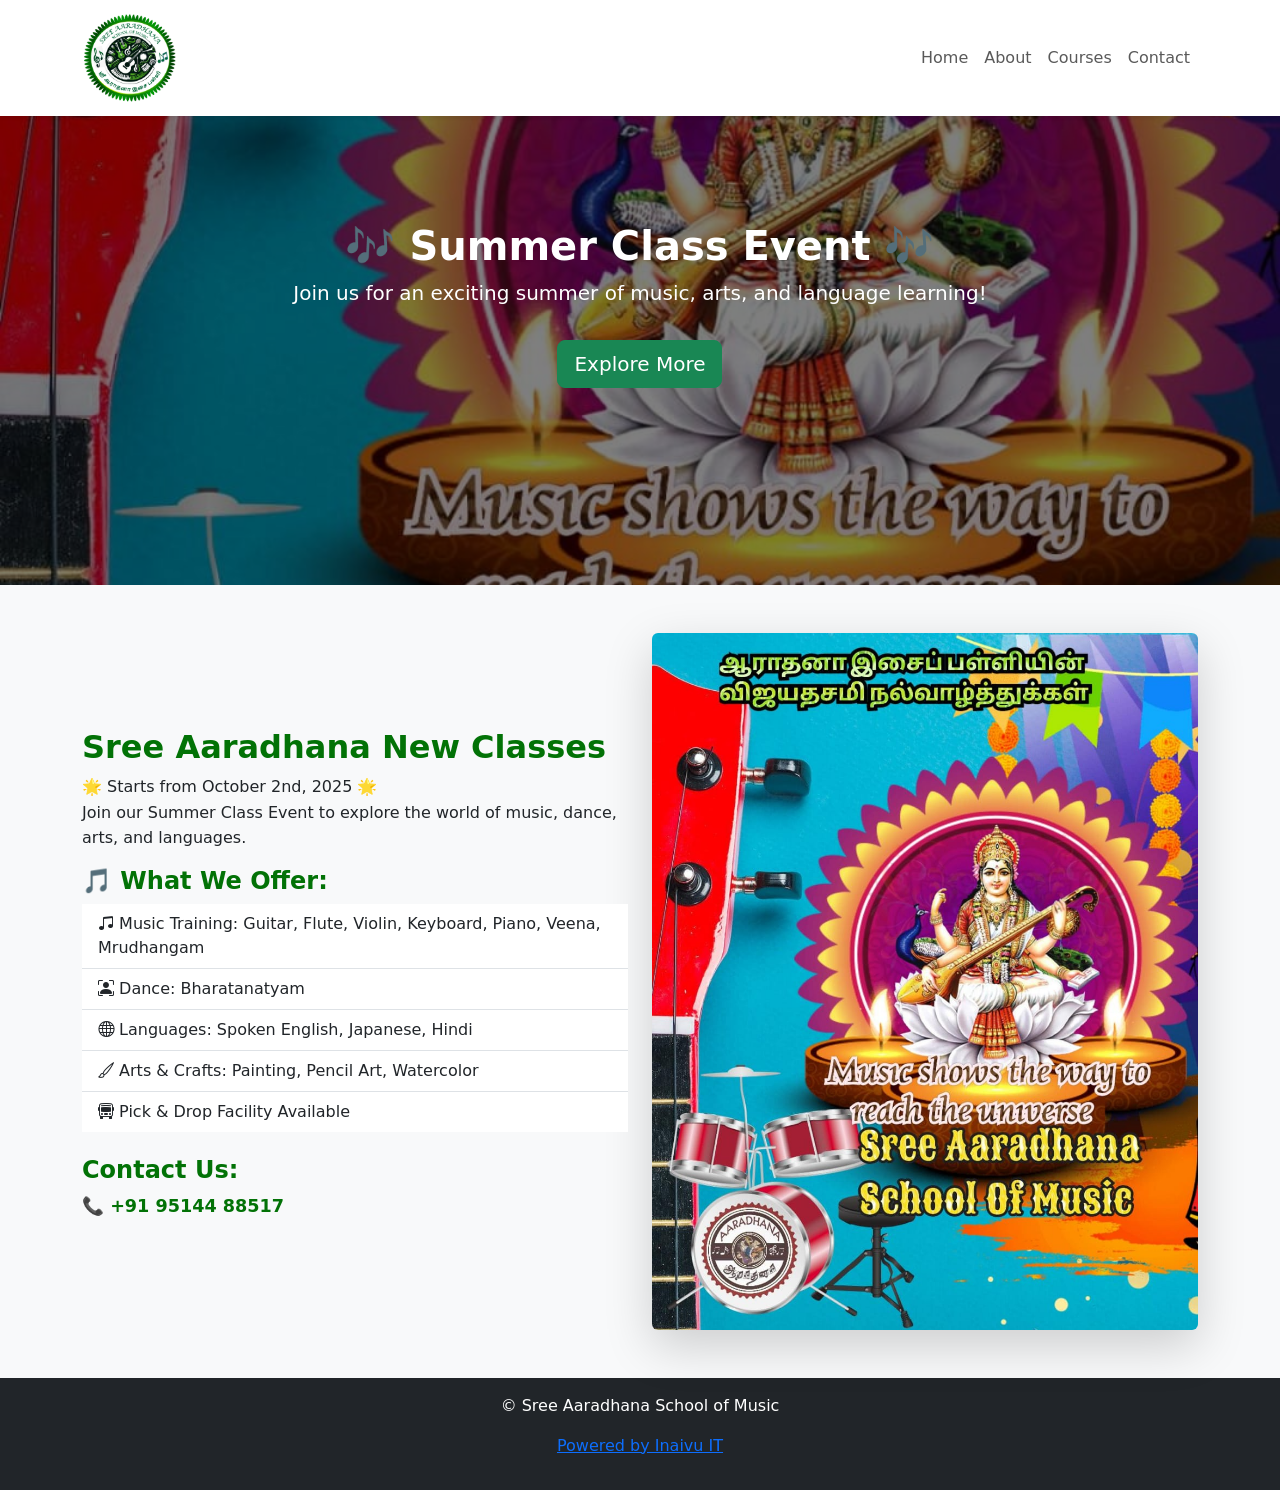
==== event.html @ 79b25638 "Initial Commit" ====
<!DOCTYPE html>
<html lang="en">
<head>
    <meta charset="UTF-8">
    <meta name="viewport" content="width=device-width, initial-scale=1.0">
    <title>Summer Class Event - Sree Aaradhana School of Music</title>
    <link rel="stylesheet" href="https://cdn.jsdelivr.net/npm/bootstrap@5.3.3/dist/css/bootstrap.min.css">
    <link rel="stylesheet" href="https://cdn.jsdelivr.net/npm/bootstrap-icons/font/bootstrap-icons.css">
    <link rel="stylesheet" href="styles.css">
</head>
<body>
    <!-- Header & Navigation -->
    <nav class="navbar navbar-expand-lg navbar-light bg-white shadow-sm fixed-top">
        <div class="container">
            <a class="navbar-brand" href="index.html">
                <img src="assets/images/Logo_10.png" alt="Notacorda Logo" height="90px">
            </a>
            <button class="navbar-toggler" type="button" data-bs-toggle="collapse" data-bs-target="#navbarNav">
                <span class="navbar-toggler-icon"></span>
            </button>
            <div class="collapse navbar-collapse" id="navbarNav">
                <ul class="navbar-nav ms-auto">
                    <li class="nav-item"><a class="nav-link" href="index.html">Home</a></li>
                    <li class="nav-item"><a class="nav-link" href="index.html#about">About</a></li>
                    <li class="nav-item"><a class="nav-link" href="index.html#courses">Courses</a></li>
                    <li class="nav-item"><a class="nav-link" href="index.html#contact">Contact</a></li>
                </ul>
            </div>
        </div>
    </nav>

    <!-- Hero Banner -->
    <section id="event-hero" class="d-flex align-items-center justify-content-center text-white text-center position-relative" style="background: url('assets/images/event1.jpeg') no-repeat center center/cover; height: 65vh;">
        <div class="overlay" style="position: absolute; top: 0; left: 0; width: 100%; height: 100%; background: rgba(0, 0, 0, 0.5);"></div>
        <div class="position-relative z-1 text-center">
            <br/>
            <h1 class="hero-title" style="font-size: 2.5rem; font-weight: bold;">🎶 Summer Class Event 🎶</h1>
            <p class="lead">Join us for an exciting summer of music, arts, and language learning!</p>
            <a href="#event-details" class="btn btn-success btn-lg mt-3">Explore More</a>
        </div>
    </section>

    <!-- Event Details Section -->
    <section id="event-details" class="py-5 bg-light">
        <div class="container">
            <div class="row align-items-center">
                <div class="col-md-6">
                    <h2 class="event-title" style="font-size: 2.0rem; font-weight: bold; color: #027206;">Sree Aaradhana New Classes</h2>
                    <p class="event-description" style="font-size: 1.0rem; line-height: 1.6;">
                        🌟 Starts from October 2nd, 2025 🌟<br>
                        Join our Summer Class Event to explore the world of music, dance, arts, and languages.
                    </p>
                    <h3 style="font-size: 1.5rem; font-weight: bold; color: #027206;">🎵 What We Offer:</h3>
                    <ul class="list-group list-group-flush" style="font-size: 1.0rem;">
                        <li class="list-group-item"><i class="bi bi-music-note-beamed"></i> Music Training: Guitar, Flute, Violin, Keyboard, Piano, Veena, Mrudhangam</li>
                        <li class="list-group-item"><i class="bi bi-person-bounding-box"></i> Dance: Bharatanatyam</li>
                        <li class="list-group-item"><i class="bi bi-globe"></i> Languages: Spoken English, Japanese, Hindi</li>
                        <li class="list-group-item"><i class="bi bi-brush"></i> Arts & Crafts: Painting, Pencil Art, Watercolor</li>
                        <li class="list-group-item"><i class="bi bi-bus-front"></i> Pick & Drop Facility Available</li>
                    </ul>
                    <br/>
                    <h3 style="font-size: 1.5rem; font-weight: bold; color: #027206;">Contact Us:</h3>
                    <p style="font-size: 1.1rem; font-weight: bold; color: #027206;">📞 +91 95144 88517</p>
                </div>
                <div class="col-md-6 text-center">
                    <img src="assets/images/event1.jpeg" alt="Event Poster" class="img-fluid rounded shadow-lg w-100">
                </div>
            </div>
        </div>
    </section>

    <!-- Footer -->
    <footer class="bg-dark text-white text-center py-3">
        <p>&copy; Sree Aaradhana School of Music</p>  <p><a href="https://www.inaivuit.com/" target="new">Powered by Inaivu IT</a></p>
    </footer>

    <script src="https://cdn.jsdelivr.net/npm/bootstrap@5.3.3/dist/js/bootstrap.bundle.min.js"></script>
</body>
</html>
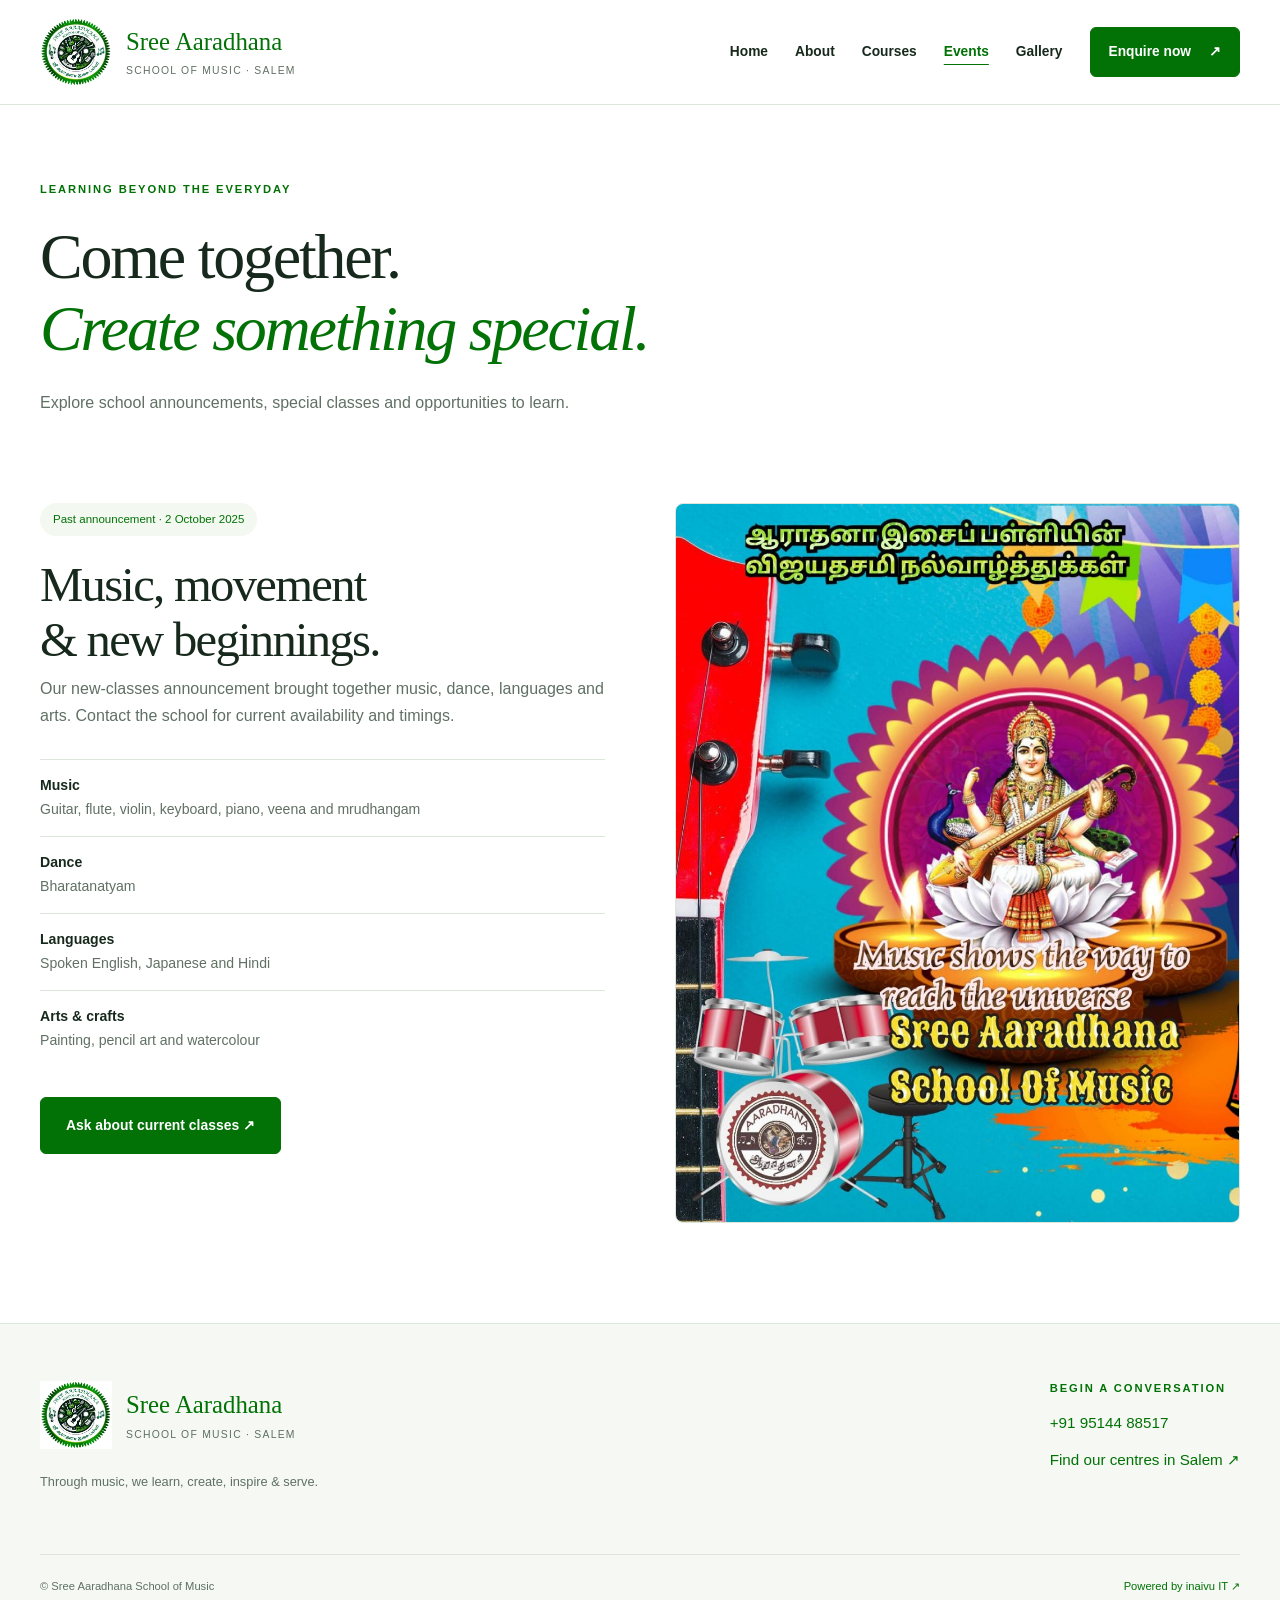
==== commit 690f44fd: "Modernize academy website with Attur announcement and photo gallery" ====
--- a/event.html
+++ b/event.html
@@ -1,79 +1 @@
-<!DOCTYPE html>
-<html lang="en">
-<head>
-    <meta charset="UTF-8">
-    <meta name="viewport" content="width=device-width, initial-scale=1.0">
-    <title>Summer Class Event - Sree Aaradhana School of Music</title>
-    <link rel="stylesheet" href="https://cdn.jsdelivr.net/npm/bootstrap@5.3.3/dist/css/bootstrap.min.css">
-    <link rel="stylesheet" href="https://cdn.jsdelivr.net/npm/bootstrap-icons/font/bootstrap-icons.css">
-    <link rel="stylesheet" href="styles.css">
-</head>
-<body>
-    <!-- Header & Navigation -->
-    <nav class="navbar navbar-expand-lg navbar-light bg-white shadow-sm fixed-top">
-        <div class="container">
-            <a class="navbar-brand" href="index.html">
-                <img src="assets/images/Logo_10.png" alt="Notacorda Logo" height="90px">
-            </a>
-            <button class="navbar-toggler" type="button" data-bs-toggle="collapse" data-bs-target="#navbarNav">
-                <span class="navbar-toggler-icon"></span>
-            </button>
-            <div class="collapse navbar-collapse" id="navbarNav">
-                <ul class="navbar-nav ms-auto">
-                    <li class="nav-item"><a class="nav-link" href="index.html">Home</a></li>
-                    <li class="nav-item"><a class="nav-link" href="index.html#about">About</a></li>
-                    <li class="nav-item"><a class="nav-link" href="index.html#courses">Courses</a></li>
-                    <li class="nav-item"><a class="nav-link" href="index.html#contact">Contact</a></li>
-                </ul>
-            </div>
-        </div>
-    </nav>
-
-    <!-- Hero Banner -->
-    <section id="event-hero" class="d-flex align-items-center justify-content-center text-white text-center position-relative" style="background: url('assets/images/event1.jpeg') no-repeat center center/cover; height: 65vh;">
-        <div class="overlay" style="position: absolute; top: 0; left: 0; width: 100%; height: 100%; background: rgba(0, 0, 0, 0.5);"></div>
-        <div class="position-relative z-1 text-center">
-            <br/>
-            <h1 class="hero-title" style="font-size: 2.5rem; font-weight: bold;">🎶 Summer Class Event 🎶</h1>
-            <p class="lead">Join us for an exciting summer of music, arts, and language learning!</p>
-            <a href="#event-details" class="btn btn-success btn-lg mt-3">Explore More</a>
-        </div>
-    </section>
-
-    <!-- Event Details Section -->
-    <section id="event-details" class="py-5 bg-light">
-        <div class="container">
-            <div class="row align-items-center">
-                <div class="col-md-6">
-                    <h2 class="event-title" style="font-size: 2.0rem; font-weight: bold; color: #027206;">Sree Aaradhana New Classes</h2>
-                    <p class="event-description" style="font-size: 1.0rem; line-height: 1.6;">
-                        🌟 Starts from October 2nd, 2025 🌟<br>
-                        Join our Summer Class Event to explore the world of music, dance, arts, and languages.
-                    </p>
-                    <h3 style="font-size: 1.5rem; font-weight: bold; color: #027206;">🎵 What We Offer:</h3>
-                    <ul class="list-group list-group-flush" style="font-size: 1.0rem;">
-                        <li class="list-group-item"><i class="bi bi-music-note-beamed"></i> Music Training: Guitar, Flute, Violin, Keyboard, Piano, Veena, Mrudhangam</li>
-                        <li class="list-group-item"><i class="bi bi-person-bounding-box"></i> Dance: Bharatanatyam</li>
-                        <li class="list-group-item"><i class="bi bi-globe"></i> Languages: Spoken English, Japanese, Hindi</li>
-                        <li class="list-group-item"><i class="bi bi-brush"></i> Arts & Crafts: Painting, Pencil Art, Watercolor</li>
-                        <li class="list-group-item"><i class="bi bi-bus-front"></i> Pick & Drop Facility Available</li>
-                    </ul>
-                    <br/>
-                    <h3 style="font-size: 1.5rem; font-weight: bold; color: #027206;">Contact Us:</h3>
-                    <p style="font-size: 1.1rem; font-weight: bold; color: #027206;">📞 +91 95144 88517</p>
-                </div>
-                <div class="col-md-6 text-center">
-                    <img src="assets/images/event1.jpeg" alt="Event Poster" class="img-fluid rounded shadow-lg w-100">
-                </div>
-            </div>
-        </div>
-    </section>
-
-    <!-- Footer -->
-    <footer class="bg-dark text-white text-center py-3">
-        <p>&copy; Sree Aaradhana School of Music</p>  <p><a href="https://www.inaivuit.com/" target="new">Powered by Inaivu IT</a></p>
-    </footer>
-
-    <script src="https://cdn.jsdelivr.net/npm/bootstrap@5.3.3/dist/js/bootstrap.bundle.min.js"></script>
-</body>
-</html>+<!doctype html><html lang="en"><head><meta charset="utf-8"><meta name="viewport" content="width=device-width,initial-scale=1"><title>Events & announcements | Sree Aaradhana School of Music</title><meta name="description" content="Discover events, special classes and announcements from Sree Aaradhana School of Music."><meta name="theme-color" content="#027206"><link rel="icon" href="assets/images/Logo_10.ico"><link rel="stylesheet" href="https://cdn.jsdelivr.net/npm/bootstrap@5.3.3/dist/css/bootstrap.min.css"><link rel="stylesheet" href="assets/css/modern.css"></head><body><a class="skip-link" href="#main">Skip to content</a><header class="site-header"><div class="shell nav-wrap"><a href="index.html" class="brand"><img src="assets/images/academy-logo.jpeg" width="72" height="72" alt="Sree Aaradhana School of Music logo"><span>Sree Aaradhana<small>School of Music · Salem</small></span></a><button class="menu-toggle" aria-controls="site-nav" aria-expanded="false" aria-label="Open navigation">☰</button><nav id="site-nav" aria-label="Main navigation"><a href="index.html">Home</a><a href="index.html#about">About</a><a href="index.html#courses">Courses</a><a href="event.html" aria-current="page">Events</a><a href="gallery.html">Gallery</a><a class="button small" href="index.html#contact">Enquire now <span aria-hidden="true">↗</span></a></nav></div></header><main id="main"><section class="page-intro shell"><p class="eyebrow">Learning beyond the everyday</p><h1>Come together.<br><em>Create something special.</em></h1><p>Explore school announcements, special classes and opportunities to learn.</p></section><section class="shell event-layout"><div><span class="archive-label">Past announcement · 2 October 2025</span><h2>Music, movement<br>&amp; new beginnings.</h2><p>Our new-classes announcement brought together music, dance, languages and arts. Contact the school for current availability and timings.</p><ul class="event-list"><li><strong>Music</strong>Guitar, flute, violin, keyboard, piano, veena and mrudhangam</li><li><strong>Dance</strong>Bharatanatyam</li><li><strong>Languages</strong>Spoken English, Japanese and Hindi</li><li><strong>Arts & crafts</strong>Painting, pencil art and watercolour</li></ul><a class="button" href="index.html#contact">Ask about current classes ↗</a></div><img src="assets/images/event1.jpeg" alt="School class announcement poster from 2025; contact the school for current availability" width="800" height="1000" class="event-poster"></section></main><footer class="site-footer"><div class="shell footer-grid"><div><a class="brand" href="index.html"><img src="assets/images/academy-logo.jpeg" alt="Sree Aaradhana logo" width="64" height="64" loading="lazy"><span>Sree Aaradhana<small>School of Music · Salem</small></span></a><p>Through music, we learn, create, inspire &amp; serve.</p></div><div><span class="eyebrow">Begin a conversation</span><a class="footer-phone" href="tel:+919514488517">+91 95144 88517</a><a href="index.html#map">Find our centres in Salem ↗</a></div></div><div class="shell footer-bottom"><span>© Sree Aaradhana School of Music</span><a href="https://www.inaivuit.com/" target="_blank" rel="noopener noreferrer">Powered by inaivu IT ↗</a></div></footer><script src="https://cdn.jsdelivr.net/npm/bootstrap@5.3.3/dist/js/bootstrap.bundle.min.js"></script><script src="assets/js/modern.js" defer></script></body></html>
--- a/assets/css/modern.css
+++ b/assets/css/modern.css
@@ -0,0 +1,2 @@
+:root{--green:#027206;--leaf:#56b121;--ink:#17291c;--muted:#607064;--pale:#f3f8f0;--line:#dce6da;--white:#fff}*{box-sizing:border-box}html{scroll-behavior:smooth;scroll-padding-top:110px}body{margin:0;color:var(--ink);background:#fff;font:16px/1.7 'Segoe UI',Arial,sans-serif}img{max-width:100%;height:auto}a{color:var(--green);text-decoration:none}button,input,textarea,select{font:inherit}button,a,input,textarea,select{-webkit-tap-highlight-color:transparent}a:focus-visible,button:focus-visible,input:focus-visible,select:focus-visible,textarea:focus-visible{outline:3px solid var(--leaf);outline-offset:5px}h1,h2,h3,p{margin-top:0}h1,h2,h3{line-height:1.12;letter-spacing:-.035em}h1,h2{font-family:Georgia,'Times New Roman',serif;font-weight:400}h1{font-size:clamp(3.1rem,5.7vw,5.6rem)}h2{font-size:clamp(2.2rem,3.8vw,3.65rem)}h3{font-size:1.5rem;font-weight:600}em{font-weight:400;color:var(--green)}.shell{width:min(1240px,calc(100% - 80px));margin-inline:auto}.section{padding-block:100px}.eyebrow{display:block;font-size:.7rem;font-weight:700;letter-spacing:.17em;text-transform:uppercase;color:var(--green);margin-bottom:22px}.site-header{background:#fffffff5;border-bottom:1px solid var(--line);position:sticky;top:0;z-index:1030;backdrop-filter:blur(16px)}.nav-wrap{display:flex;justify-content:space-between;align-items:center;gap:28px;min-height:104px}.brand{display:flex;align-items:center;gap:14px;flex-shrink:0;color:var(--green)}.brand img{object-fit:contain;width:72px;height:72px}.brand>span{font-family:Georgia,serif;font-size:1.55rem;line-height:1.25}.brand small{display:block;font-family:'Segoe UI',sans-serif;font-size:.65rem;letter-spacing:.12em;text-transform:uppercase;color:var(--muted);margin-top:7px}#site-nav{display:flex;align-items:center;gap:27px}#site-nav>a{font-size:.86rem;color:var(--ink);font-weight:600}#site-nav>a[aria-current]{color:var(--green);text-decoration:underline;text-underline-offset:8px}#site-nav>a:hover{color:var(--green)}.menu-toggle{display:none}.button{display:inline-flex;justify-content:center;align-items:center;gap:28px;padding:16px 25px;border:1px solid var(--green);border-radius:6px;background:var(--green);color:white!important;font-size:.87rem;font-weight:600;cursor:pointer;transition:background .2s,transform .2s}.button:hover{background:#045407;transform:translateY(-2px)}.button.small{padding:12px 18px;gap:18px}.text-link{background:none;border:0;border-bottom:1px solid var(--green);padding:6px 0;color:var(--green);font-size:.86rem;font-weight:600;cursor:pointer}.hero{display:grid;grid-template-columns:1.05fr 1fr;gap:65px;align-items:center;padding-block:64px 75px}.hero-copy{padding-block:20px}.hero-description{max-width:450px;color:var(--muted);margin:28px 0 30px;font-size:1.06rem}.actions{display:flex;align-items:center;gap:26px;flex-wrap:wrap}.green-dot{display:inline-block;width:7px;height:7px;border-radius:50%;background:var(--leaf);margin-right:8px}.hero-note{border-top:1px solid var(--line);margin-top:45px;padding-top:23px;display:flex;justify-content:space-between;gap:20px;font-size:.78rem;color:var(--muted)}.hero-note [lang]{color:var(--green);text-align:right}.hero-art{position:relative;border-radius:130px 8px 8px 8px;overflow:hidden;min-height:535px;background:#e7eee3}.hero-art>img{position:absolute;width:100%;height:100%;inset:0;object-fit:cover}.hero-art:after{content:'';position:absolute;inset:0;background:linear-gradient(transparent 40%,#0a230bdd)}.hero-art-label{position:absolute;z-index:1;bottom:30px;left:38px;color:white}.hero-art-label .eyebrow{color:#d2e8c6;margin-bottom:12px}.hero-art-label p{font-family:Georgia,serif;font-size:2.2rem;line-height:1.12;margin:0}.discipline-strip{background:var(--green);color:white}.discipline-strip>.shell{display:flex;justify-content:space-between;gap:22px;flex-wrap:wrap;padding-block:22px;font-size:.85rem;letter-spacing:.03em}.discipline-strip [aria-hidden]{color:#a2d77e}.section-heading{display:flex;align-items:end;justify-content:space-between;gap:55px;margin-bottom:48px}.section-heading h2{margin-bottom:0}.section-heading>p{max-width:340px;color:var(--muted);font-size:.95rem;margin:0}.about-grid{display:grid;grid-template-columns:1fr 1fr;gap:85px;align-items:center}.portrait img{width:100%;height:430px;object-fit:cover;border-radius:8px}.portrait>span{display:block;font-size:.75rem;color:var(--muted);margin-top:13px}.about-copy h3{font-family:Georgia,serif;font-size:2.3rem;font-weight:400}.about-copy>p:not(.eyebrow){color:var(--muted)}.about-stats{display:flex;gap:55px;border-top:1px solid var(--line);padding-top:24px;margin-top:30px}.about-stats strong{display:block;font-family:Georgia,serif;font-weight:400;font-size:2.6rem;color:var(--green);line-height:1.2}.about-stats span{font-size:.75rem;color:var(--muted)}.courses-section{background:var(--pale)}.course-grid{display:grid;grid-template-columns:repeat(3,1fr);gap:25px}.course-card{background:white;border:1px solid var(--line);border-radius:8px;overflow:hidden;transition:transform .2s,box-shadow .2s}.course-card:hover{transform:translateY(-5px);box-shadow:0 15px 30px #16351e0c}.course-card>img{width:100%;height:230px;object-fit:cover}.course-body{padding:25px}.course-number{font-size:.6rem;letter-spacing:.17em;color:var(--muted)}.course-body h3{margin:12px 0}.course-body p{font-size:.85rem;color:var(--muted);min-height:44px}.course-body .text-link{width:100%;text-align:left;display:flex;justify-content:space-between;border-bottom:0;border-top:1px solid var(--line);padding-top:17px}.gallery-preview{display:grid;grid-template-columns:.85fr 1.15fr;gap:85px;align-items:center}.gallery-preview p:not(.eyebrow){max-width:340px;color:var(--muted)}.preview-image{position:relative;display:block}.preview-image img{width:100%;height:350px;object-fit:cover;border-radius:8px}.preview-image span{position:absolute;bottom:15px;left:15px;right:15px;background:#fffffff0;padding:15px 20px;border-radius:5px;font-size:.85rem}.contact-section{background:var(--green);color:white}.contact-section .eyebrow{color:#cee8be}.contact-grid{display:grid;grid-template-columns:1fr 1fr;gap:75px;align-items:center}.contact-grid>div>p:not(.eyebrow){max-width:360px;color:#d6e8d4}.contact-phone{color:white;font-size:1.5rem;display:block;margin:28px 0 8px}.contact-note{font-size:.76rem}#contactForm{padding:35px;background:white;color:var(--ink);border-radius:10px}#contactForm>p{font-size:.82rem;color:var(--muted)}label{display:block;font-size:.8rem;font-weight:600;margin-bottom:8px}input,select,textarea{width:100%;border:1px solid var(--line);background:#fafcf9;border-radius:5px;padding:12px;color:var(--ink);font-size:.87rem}textarea{resize:vertical;margin-bottom:20px}.form-grid{display:grid;grid-template-columns:1fr 1fr;gap:18px;margin:25px 0 18px}#form-status{margin:14px 0 0}#map{padding-block:90px!important}#map h2{font:400 clamp(2rem,3.8vw,3.5rem)/1.12 Georgia,serif!important;letter-spacing:-.035em}#map .nav-pills .nav-link{border:1px solid var(--line);color:var(--green);border-radius:30px;padding:10px 25px}#map .nav-pills .nav-link.active{background:var(--green);color:white}.tab-content{margin-top:35px}.map-frame{width:100%;height:350px;border:0;border-radius:10px}.site-footer{background:#f5f8f3;padding:55px 0 0;border-top:1px solid var(--line)}.footer-grid{display:flex;justify-content:space-between;gap:35px}.footer-grid p{font-size:.8rem;color:var(--muted);margin-top:20px}.footer-grid .eyebrow{margin:0 0 12px}.footer-phone{display:block;font-size:1.5rem;margin-bottom:10px}.footer-grid>div>a:not(.brand){font-size:.95rem}.footer-bottom{display:flex;justify-content:space-between;gap:20px;padding-block:22px;border-top:1px solid var(--line);margin-top:45px;font-size:.7rem;color:var(--muted)}.page-intro{padding-block:75px 55px}.page-intro h1{font-size:clamp(3rem,5vw,4.8rem)}.page-intro>p:last-child{color:var(--muted);margin-top:25px}.gallery-section{padding-top:25px}.video-grid{display:grid;grid-template-columns:1fr 1fr;gap:28px}.media-card{border:1px solid var(--line);border-radius:8px;overflow:hidden}.video-frame{aspect-ratio:16/9;background:#102716}.video-frame iframe,.video-frame video{width:100%;height:100%;border:0}.media-caption{padding:22px}.media-caption h3{font-size:1.1rem}.media-caption p,.media-caption a{font-size:.85rem;margin:0}.photo-grid{columns:3;column-gap:24px}.photo-card{display:block;width:100%;border:0;padding:0;background:var(--pale);border-radius:8px;overflow:hidden;margin-bottom:24px;break-inside:avoid;text-align:left;cursor:zoom-in}.photo-card img{width:100%;height:auto}.photo-card span{display:block;padding:16px 18px;font-size:.8rem;color:var(--green)}.cta-banner{display:flex;align-items:center;justify-content:space-between;gap:30px;padding:40px;background:var(--pale);border-radius:10px;margin-bottom:85px}.cta-banner h2{font-size:2.3rem;margin:0}.cta-banner .eyebrow{margin-bottom:10px}dialog{border:0;border-radius:10px;padding:45px 20px 15px;max-width:min(96vw,1100px);max-height:94dvh;background:#fff}dialog::backdrop{background:#06180ded;backdrop-filter:blur(5px)}dialog img{display:block;max-width:100%;max-height:75dvh;margin:auto;object-fit:contain}dialog p{font-size:.85rem;margin:10px 0 0}.viewer-close{position:absolute;right:8px;top:0;border:0;background:transparent;font-size:2rem;cursor:pointer;width:44px;height:44px}.event-layout{display:grid;grid-template-columns:1fr 1fr;gap:70px;padding-block:15px 100px;align-items:start}.archive-label{display:inline-block;background:var(--pale);color:var(--green);padding:7px 13px;font-size:.72rem;border-radius:20px;margin-bottom:22px}.event-layout>div>p{color:var(--muted)}.event-list{list-style:none;padding:0;margin:30px 0}.event-list li{padding:14px 0;border-top:1px solid var(--line);font-size:.88rem;color:var(--muted)}.event-list strong{display:block;color:var(--ink)}.event-poster{width:100%;height:auto;border:1px solid var(--line);border-radius:8px}.modal{z-index:1060}.modal-backdrop{z-index:1050}.modal-content{border:0;border-radius:12px;overflow:hidden}.modal-header{background:var(--green);color:white;padding:22px}.modal-title{font:400 1.8rem Georgia,serif}.modal-body{padding:28px}.modal-body h3{font-size:1.2rem;color:var(--green);margin:20px 0 12px}.theme-text{font-size:.95rem}.theme-list{padding-left:20px;font-size:.9rem}.guru-section{background:var(--pale);padding:22px;border-radius:8px}.guru-image{width:120px;height:120px;object-fit:cover;border-radius:50%}.guru-name{margin-block:16px;font-size:1rem}.skip-link{position:fixed;top:-100px;left:20px;background:white;padding:12px;z-index:2000}.skip-link:focus{top:10px}.branch-announcement{background:var(--pale);border-bottom:1px solid var(--line)}.branch-wrap{display:grid;grid-template-columns:.7fr 1.3fr;align-items:center;gap:40px;padding-block:26px}.branch-wrap h2{font-size:2.25rem;margin:8px 0 12px}.branch-wrap .eyebrow{margin-bottom:0}.branch-wrap p{font-size:.85rem;color:var(--muted);margin-bottom:12px}.branch-banner{display:block;border:0;background:none;padding:0;cursor:zoom-in}.branch-banner img{display:block;width:100%;max-height:300px;object-fit:contain;border-radius:6px}.branch-links{display:flex;flex-wrap:wrap;gap:18px;font-size:.8rem}.branch-links a{border-bottom:1px solid var(--green)}
+@media(min-width:1400px){.hero-art{min-height:580px}}@media(max-width:1100px){.shell{width:calc(100% - 48px)}#site-nav{gap:16px}.brand>span{font-size:1.25rem}.brand img{width:60px;height:60px}.hero{gap:35px}.hero-art{min-height:490px}.about-grid,.contact-grid,.gallery-preview{gap:40px}}@media(max-width:900px){.nav-wrap{min-height:88px;position:relative}.menu-toggle{display:block;border:1px solid var(--line);background:white;border-radius:5px;width:44px;height:44px;color:var(--green);font-size:1.4rem}#site-nav{display:none;position:absolute;top:100%;left:-24px;right:-24px;background:white;border-bottom:1px solid var(--line);padding:24px;align-items:stretch;box-shadow:0 15px 20px #17371d10}#site-nav.is-open{display:flex;flex-direction:column}#site-nav>a{padding:8px}.hero{grid-template-columns:1fr 1fr;gap:24px}.hero h1{font-size:3.5rem}.hero-art{min-height:450px}.hero-note{margin-top:28px}.course-grid{grid-template-columns:repeat(2,1fr)}.section{padding-block:70px}.section-heading{gap:28px}.about-grid{gap:35px}.contact-grid{gap:30px}.form-grid{grid-template-columns:1fr}.photo-grid{columns:2}.branch-wrap{grid-template-columns:1fr 1.4fr;gap:20px}.branch-wrap h2{font-size:1.9rem}}@media(max-width:650px){.shell{width:calc(100% - 36px)}.brand>span{font-size:1.15rem}.brand small{font-size:.55rem}.brand img{width:57px;height:57px}.hero{grid-template-columns:1fr;padding-block:32px 40px;gap:30px}.hero h1{font-size:3.7rem}.hero-copy{padding:0}.hero-description{margin:20px 0 24px}.hero-note{margin-top:27px}.hero-art{min-height:340px;border-radius:80px 6px 6px 6px}.hero-art-label{left:25px;bottom:25px}.hero-art-label p{font-size:1.9rem}.discipline-strip>.shell{justify-content:center;gap:12px 18px;font-size:.65rem}.discipline-strip span:last-child,.discipline-strip span:nth-last-child(2){display:none}.section{padding-block:55px}.section-heading{display:block;margin-bottom:30px}.section-heading>p{margin-top:20px;max-width:none}.about-grid,.gallery-preview,.contact-grid,.video-grid,.event-layout{grid-template-columns:1fr;gap:30px}.portrait img{height:auto;max-height:410px;object-fit:contain;background:var(--pale)}.about-copy h3{font-size:2rem}.about-stats{gap:45px}.course-grid{gap:15px}.course-card>img{height:145px}.course-body{padding:16px}.course-body h3{font-size:1.1rem;letter-spacing:-.03em;overflow-wrap:anywhere}.course-body p{font-size:.75rem;min-height:60px}.course-body .text-link{font-size:.74rem}.course-number{font-size:.52rem}.gallery-preview{gap:30px}.preview-image img{height:260px}#contactForm{padding:24px}.contact-phone{font-size:1.3rem}#map{padding-block:55px!important}#map .nav-pills .nav-link{padding:8px 15px;font-size:.8rem}.map-frame{height:300px}.footer-grid,.footer-bottom{flex-direction:column}.footer-grid{gap:25px}.footer-bottom{gap:8px;margin-top:25px}.page-intro{padding-block:45px 30px}.page-intro h1{font-size:3rem}.photo-grid{columns:2;column-gap:14px}.photo-card{margin-bottom:14px}.photo-card span{font-size:.68rem;padding:10px}.cta-banner{display:block;padding:28px;margin-bottom:50px}.cta-banner .button{margin-top:25px}.cta-banner h2{font-size:2rem}.event-layout{padding-bottom:60px}.branch-wrap{grid-template-columns:1fr;gap:16px;padding-block:22px}.branch-wrap h2{font-size:1.8rem}.branch-wrap p{margin-bottom:7px}.branch-banner img{max-height:none}.branch-links{gap:15px;font-size:.75rem}.modal-body{padding:20px}}@media(prefers-reduced-motion:reduce){html{scroll-behavior:auto}*,*:before,*:after{animation:none!important;transition:none!important}}
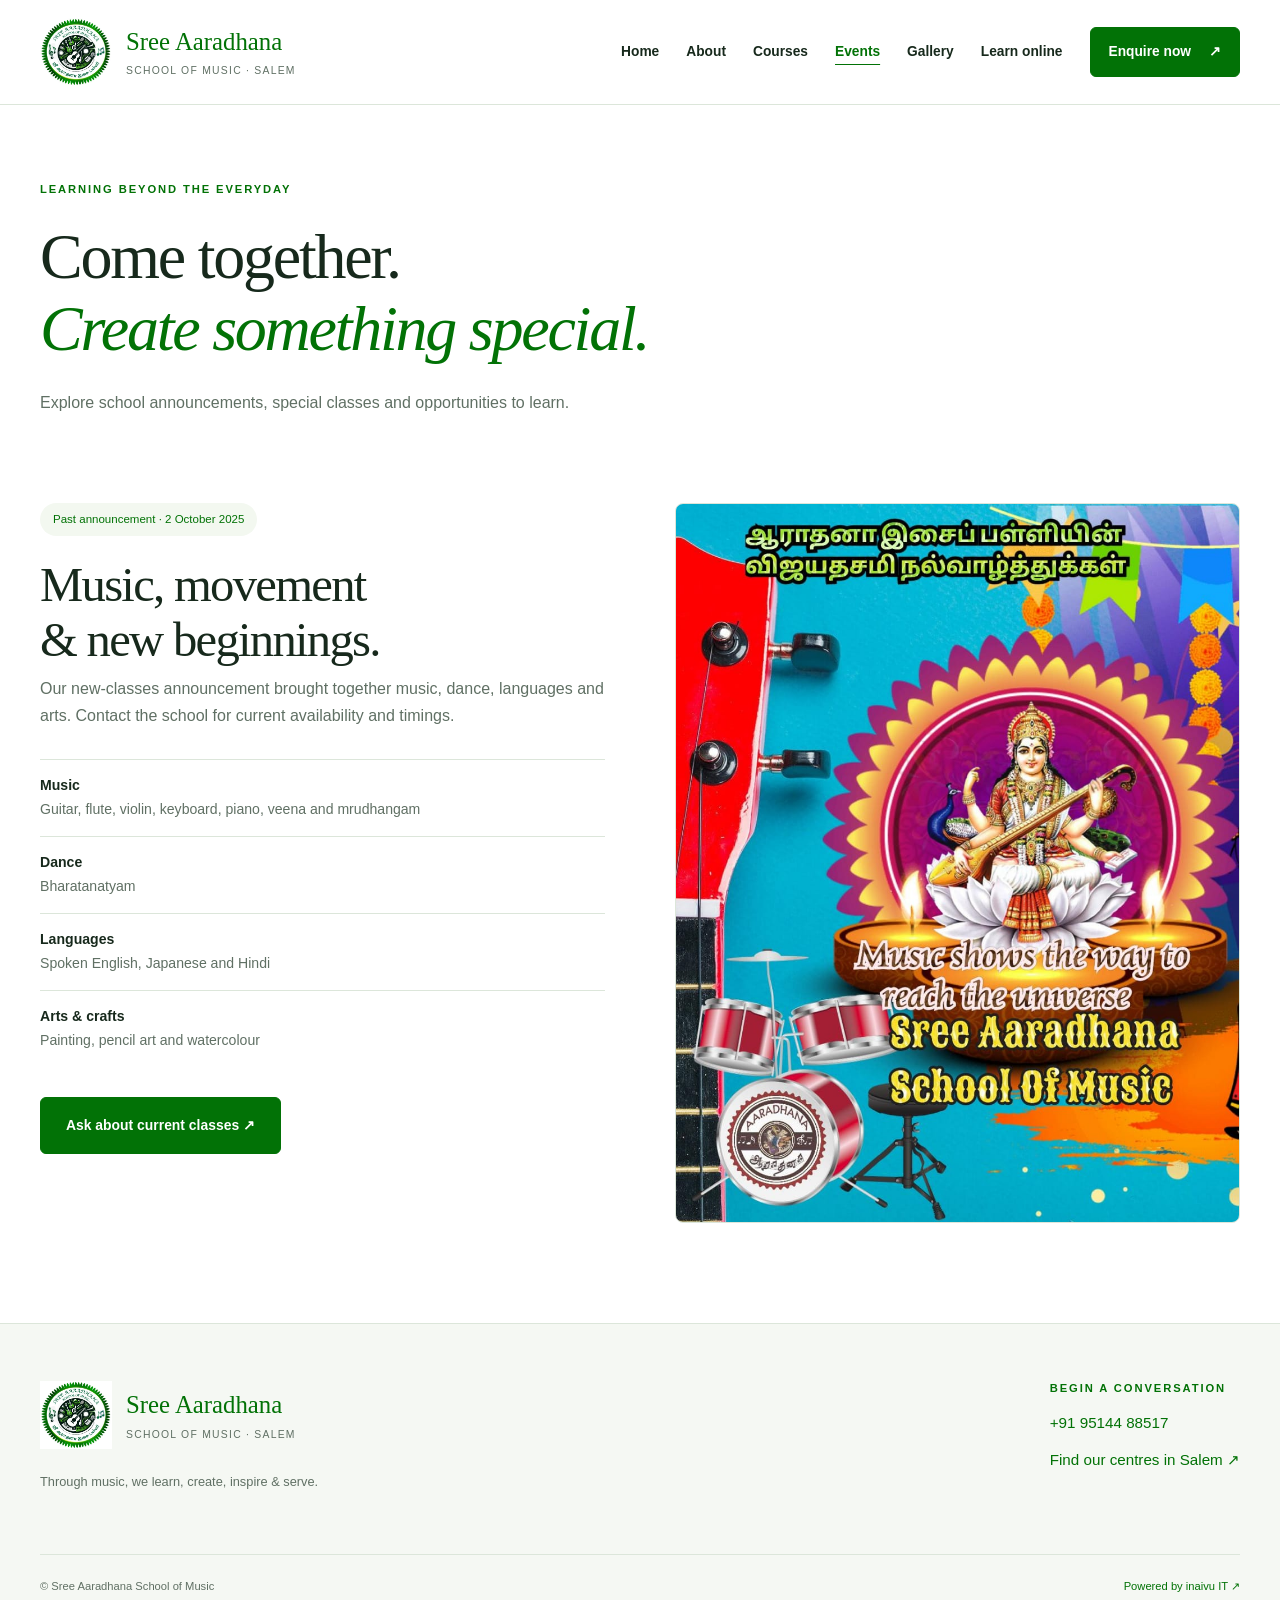
==== commit 3bcde6f5: "Add online vocal classes with sign-in, free trial and plans (/learn) Students sign up, open 5 free c" ====
--- a/event.html
+++ b/event.html
@@ -1 +1 @@
-<!doctype html><html lang="en"><head><meta charset="utf-8"><meta name="viewport" content="width=device-width,initial-scale=1"><title>Events & announcements | Sree Aaradhana School of Music</title><meta name="description" content="Discover events, special classes and announcements from Sree Aaradhana School of Music."><meta name="theme-color" content="#027206"><link rel="icon" href="assets/images/Logo_10.ico"><link rel="stylesheet" href="https://cdn.jsdelivr.net/npm/bootstrap@5.3.3/dist/css/bootstrap.min.css"><link rel="stylesheet" href="assets/css/modern.css"></head><body><a class="skip-link" href="#main">Skip to content</a><header class="site-header"><div class="shell nav-wrap"><a href="index.html" class="brand"><img src="assets/images/academy-logo.jpeg" width="72" height="72" alt="Sree Aaradhana School of Music logo"><span>Sree Aaradhana<small>School of Music · Salem</small></span></a><button class="menu-toggle" aria-controls="site-nav" aria-expanded="false" aria-label="Open navigation">☰</button><nav id="site-nav" aria-label="Main navigation"><a href="index.html">Home</a><a href="index.html#about">About</a><a href="index.html#courses">Courses</a><a href="event.html" aria-current="page">Events</a><a href="gallery.html">Gallery</a><a class="button small" href="index.html#contact">Enquire now <span aria-hidden="true">↗</span></a></nav></div></header><main id="main"><section class="page-intro shell"><p class="eyebrow">Learning beyond the everyday</p><h1>Come together.<br><em>Create something special.</em></h1><p>Explore school announcements, special classes and opportunities to learn.</p></section><section class="shell event-layout"><div><span class="archive-label">Past announcement · 2 October 2025</span><h2>Music, movement<br>&amp; new beginnings.</h2><p>Our new-classes announcement brought together music, dance, languages and arts. Contact the school for current availability and timings.</p><ul class="event-list"><li><strong>Music</strong>Guitar, flute, violin, keyboard, piano, veena and mrudhangam</li><li><strong>Dance</strong>Bharatanatyam</li><li><strong>Languages</strong>Spoken English, Japanese and Hindi</li><li><strong>Arts & crafts</strong>Painting, pencil art and watercolour</li></ul><a class="button" href="index.html#contact">Ask about current classes ↗</a></div><img src="assets/images/event1.jpeg" alt="School class announcement poster from 2025; contact the school for current availability" width="800" height="1000" class="event-poster"></section></main><footer class="site-footer"><div class="shell footer-grid"><div><a class="brand" href="index.html"><img src="assets/images/academy-logo.jpeg" alt="Sree Aaradhana logo" width="64" height="64" loading="lazy"><span>Sree Aaradhana<small>School of Music · Salem</small></span></a><p>Through music, we learn, create, inspire &amp; serve.</p></div><div><span class="eyebrow">Begin a conversation</span><a class="footer-phone" href="tel:+919514488517">+91 95144 88517</a><a href="index.html#map">Find our centres in Salem ↗</a></div></div><div class="shell footer-bottom"><span>© Sree Aaradhana School of Music</span><a href="https://www.inaivuit.com/" target="_blank" rel="noopener noreferrer">Powered by inaivu IT ↗</a></div></footer><script src="https://cdn.jsdelivr.net/npm/bootstrap@5.3.3/dist/js/bootstrap.bundle.min.js"></script><script src="assets/js/modern.js" defer></script></body></html>+<!doctype html><html lang="en"><head><meta charset="utf-8"><meta name="viewport" content="width=device-width,initial-scale=1"><title>Events & announcements | Sree Aaradhana School of Music</title><meta name="description" content="Discover events, special classes and announcements from Sree Aaradhana School of Music."><meta name="theme-color" content="#027206"><link rel="icon" href="assets/images/Logo_10.ico"><link rel="stylesheet" href="https://cdn.jsdelivr.net/npm/bootstrap@5.3.3/dist/css/bootstrap.min.css"><link rel="stylesheet" href="assets/css/modern.css"></head><body><a class="skip-link" href="#main">Skip to content</a><header class="site-header"><div class="shell nav-wrap"><a href="index.html" class="brand"><img src="assets/images/academy-logo.jpeg" width="72" height="72" alt="Sree Aaradhana School of Music logo"><span>Sree Aaradhana<small>School of Music · Salem</small></span></a><button class="menu-toggle" aria-controls="site-nav" aria-expanded="false" aria-label="Open navigation">☰</button><nav id="site-nav" aria-label="Main navigation"><a href="index.html">Home</a><a href="index.html#about">About</a><a href="index.html#courses">Courses</a><a href="event.html" aria-current="page">Events</a><a href="gallery.html">Gallery</a><a href="learn/">Learn online</a><a class="button small" href="index.html#contact">Enquire now <span aria-hidden="true">↗</span></a></nav></div></header><main id="main"><section class="page-intro shell"><p class="eyebrow">Learning beyond the everyday</p><h1>Come together.<br><em>Create something special.</em></h1><p>Explore school announcements, special classes and opportunities to learn.</p></section><section class="shell event-layout"><div><span class="archive-label">Past announcement · 2 October 2025</span><h2>Music, movement<br>&amp; new beginnings.</h2><p>Our new-classes announcement brought together music, dance, languages and arts. Contact the school for current availability and timings.</p><ul class="event-list"><li><strong>Music</strong>Guitar, flute, violin, keyboard, piano, veena and mrudhangam</li><li><strong>Dance</strong>Bharatanatyam</li><li><strong>Languages</strong>Spoken English, Japanese and Hindi</li><li><strong>Arts & crafts</strong>Painting, pencil art and watercolour</li></ul><a class="button" href="index.html#contact">Ask about current classes ↗</a></div><img src="assets/images/event1.jpeg" alt="School class announcement poster from 2025; contact the school for current availability" width="800" height="1000" class="event-poster"></section></main><footer class="site-footer"><div class="shell footer-grid"><div><a class="brand" href="index.html"><img src="assets/images/academy-logo.jpeg" alt="Sree Aaradhana logo" width="64" height="64" loading="lazy"><span>Sree Aaradhana<small>School of Music · Salem</small></span></a><p>Through music, we learn, create, inspire &amp; serve.</p></div><div><span class="eyebrow">Begin a conversation</span><a class="footer-phone" href="tel:+919514488517">+91 95144 88517</a><a href="index.html#map">Find our centres in Salem ↗</a></div></div><div class="shell footer-bottom"><span>© Sree Aaradhana School of Music</span><a href="https://www.inaivuit.com/" target="_blank" rel="noopener noreferrer">Powered by inaivu IT ↗</a></div></footer><script src="https://cdn.jsdelivr.net/npm/bootstrap@5.3.3/dist/js/bootstrap.bundle.min.js"></script><script src="assets/js/modern.js" defer></script></body></html>
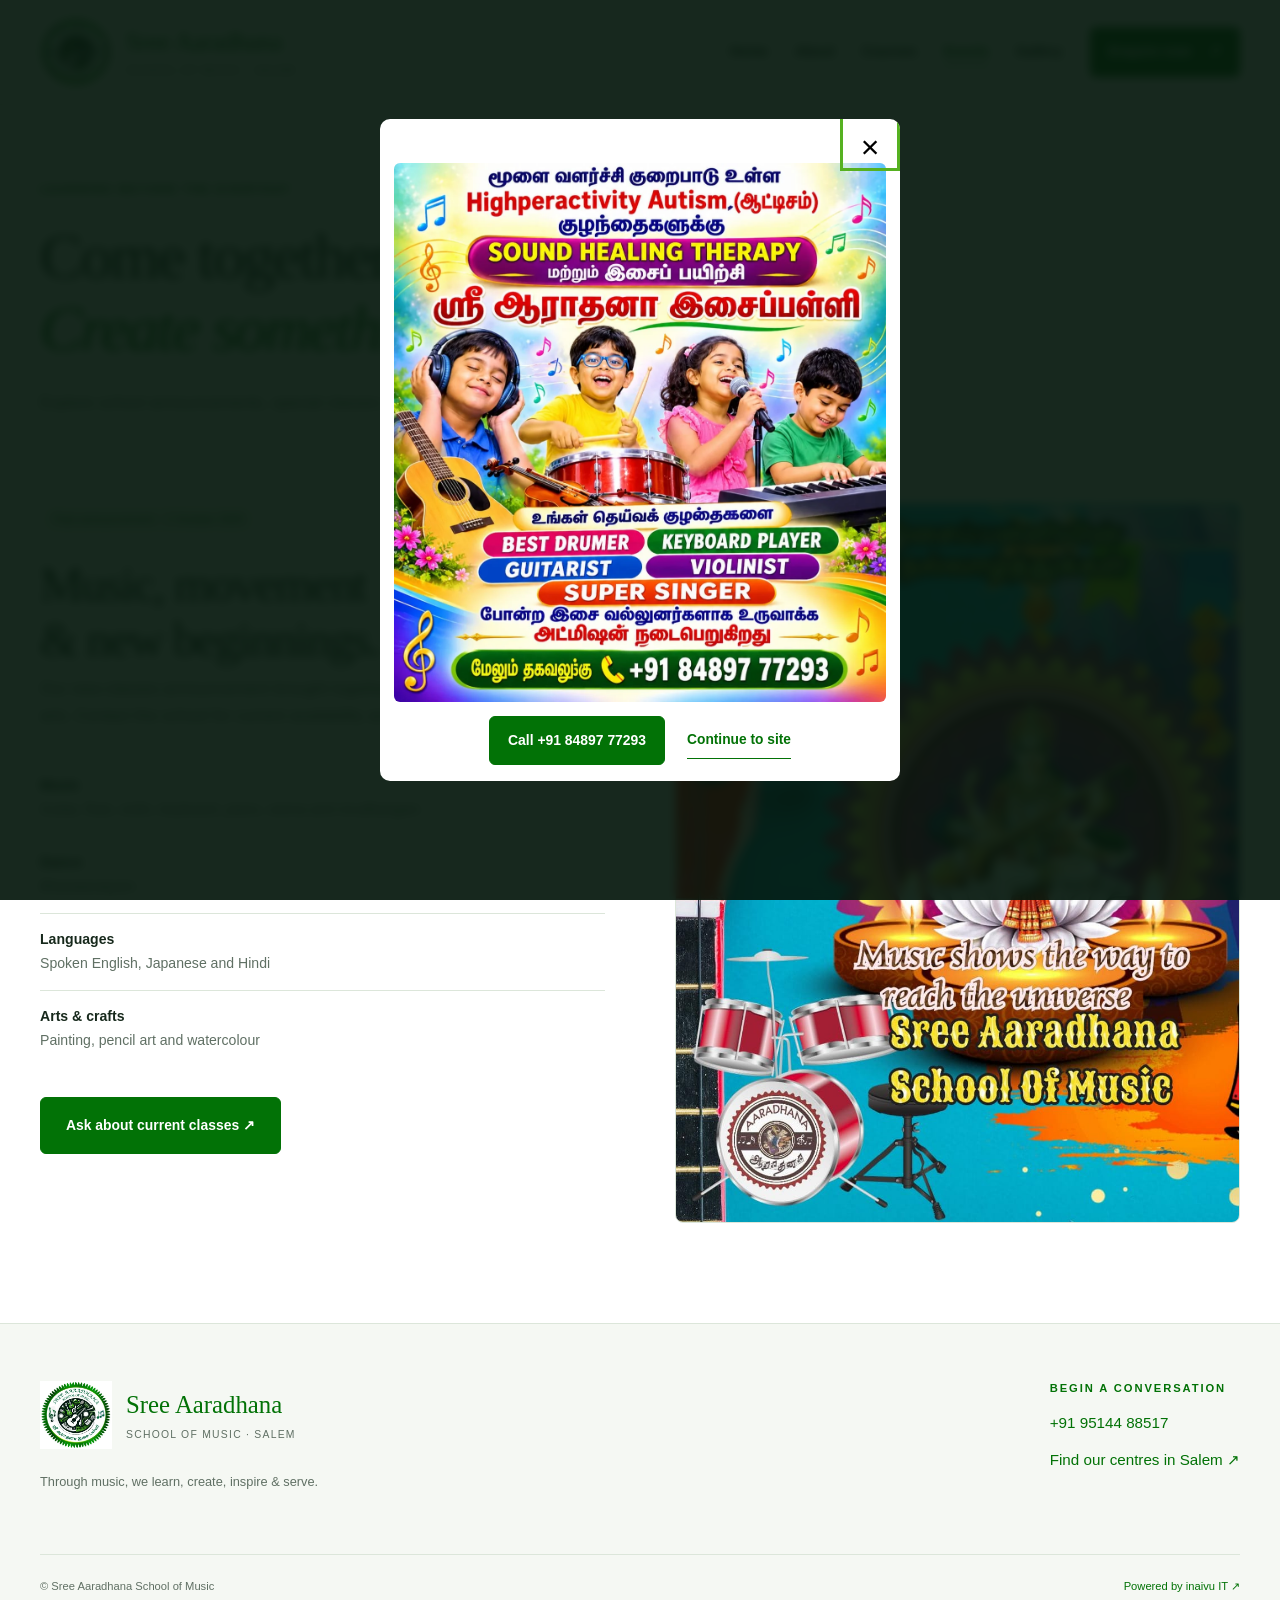
==== commit 3c7d9fb0: "Version the CSS and JS links so deploys reach returning visitors Hostinger's CDN serves modern.css a" ====
--- a/event.html
+++ b/event.html
@@ -1 +1 @@
-<!doctype html><html lang="en"><head><meta charset="utf-8"><meta name="viewport" content="width=device-width,initial-scale=1"><title>Events & announcements | Sree Aaradhana School of Music</title><meta name="description" content="Discover events, special classes and announcements from Sree Aaradhana School of Music."><meta name="theme-color" content="#027206"><link rel="icon" href="assets/images/Logo_10.ico"><link rel="stylesheet" href="https://cdn.jsdelivr.net/npm/bootstrap@5.3.3/dist/css/bootstrap.min.css"><link rel="stylesheet" href="assets/css/modern.css"></head><body><a class="skip-link" href="#main">Skip to content</a><header class="site-header"><div class="shell nav-wrap"><a href="index.html" class="brand"><img src="assets/images/academy-logo.jpeg" width="72" height="72" alt="Sree Aaradhana School of Music logo"><span>Sree Aaradhana<small>School of Music · Salem</small></span></a><button class="menu-toggle" aria-controls="site-nav" aria-expanded="false" aria-label="Open navigation">☰</button><nav id="site-nav" aria-label="Main navigation"><a href="index.html">Home</a><a href="index.html#about">About</a><a href="index.html#courses">Courses</a><a href="event.html" aria-current="page">Events</a><a href="gallery.html">Gallery</a><a href="learn/">Learn online</a><a class="button small" href="index.html#contact">Enquire now <span aria-hidden="true">↗</span></a></nav></div></header><main id="main"><section class="page-intro shell"><p class="eyebrow">Learning beyond the everyday</p><h1>Come together.<br><em>Create something special.</em></h1><p>Explore school announcements, special classes and opportunities to learn.</p></section><section class="shell event-layout"><div><span class="archive-label">Past announcement · 2 October 2025</span><h2>Music, movement<br>&amp; new beginnings.</h2><p>Our new-classes announcement brought together music, dance, languages and arts. Contact the school for current availability and timings.</p><ul class="event-list"><li><strong>Music</strong>Guitar, flute, violin, keyboard, piano, veena and mrudhangam</li><li><strong>Dance</strong>Bharatanatyam</li><li><strong>Languages</strong>Spoken English, Japanese and Hindi</li><li><strong>Arts & crafts</strong>Painting, pencil art and watercolour</li></ul><a class="button" href="index.html#contact">Ask about current classes ↗</a></div><img src="assets/images/event1.jpeg" alt="School class announcement poster from 2025; contact the school for current availability" width="800" height="1000" class="event-poster"></section></main><footer class="site-footer"><div class="shell footer-grid"><div><a class="brand" href="index.html"><img src="assets/images/academy-logo.jpeg" alt="Sree Aaradhana logo" width="64" height="64" loading="lazy"><span>Sree Aaradhana<small>School of Music · Salem</small></span></a><p>Through music, we learn, create, inspire &amp; serve.</p></div><div><span class="eyebrow">Begin a conversation</span><a class="footer-phone" href="tel:+919514488517">+91 95144 88517</a><a href="index.html#map">Find our centres in Salem ↗</a></div></div><div class="shell footer-bottom"><span>© Sree Aaradhana School of Music</span><a href="https://www.inaivuit.com/" target="_blank" rel="noopener noreferrer">Powered by inaivu IT ↗</a></div></footer><script src="https://cdn.jsdelivr.net/npm/bootstrap@5.3.3/dist/js/bootstrap.bundle.min.js"></script><script src="assets/js/modern.js" defer></script></body></html>+<!doctype html><html lang="en"><head><meta charset="utf-8"><meta name="viewport" content="width=device-width,initial-scale=1"><title>Events & announcements | Sree Aaradhana School of Music</title><meta name="description" content="Discover events, special classes and announcements from Sree Aaradhana School of Music."><meta name="theme-color" content="#027206"><link rel="icon" href="assets/images/Logo_10.ico"><link rel="stylesheet" href="https://cdn.jsdelivr.net/npm/bootstrap@5.3.3/dist/css/bootstrap.min.css"><link rel="stylesheet" href="assets/css/modern.css?v=20261126"></head><body><a class="skip-link" href="#main">Skip to content</a><header class="site-header"><div class="shell nav-wrap"><a href="index.html" class="brand"><img src="assets/images/academy-logo.jpeg" width="72" height="72" alt="Sree Aaradhana School of Music logo"><span>Sree Aaradhana<small>School of Music · Salem</small></span></a><button class="menu-toggle" aria-controls="site-nav" aria-expanded="false" aria-label="Open navigation">☰</button><nav id="site-nav" aria-label="Main navigation"><a href="index.html">Home</a><a href="index.html#about">About</a><a href="index.html#courses">Courses</a><a href="event.html" aria-current="page">Events</a><a href="gallery.html">Gallery</a><a class="button small" href="index.html#contact">Enquire now <span aria-hidden="true">↗</span></a></nav></div></header><main id="main"><section class="page-intro shell"><p class="eyebrow">Learning beyond the everyday</p><h1>Come together.<br><em>Create something special.</em></h1><p>Explore school announcements, special classes and opportunities to learn.</p></section><section class="shell event-layout"><div><span class="archive-label">Past announcement · 2 October 2025</span><h2>Music, movement<br>&amp; new beginnings.</h2><p>Our new-classes announcement brought together music, dance, languages and arts. Contact the school for current availability and timings.</p><ul class="event-list"><li><strong>Music</strong>Guitar, flute, violin, keyboard, piano, veena and mrudhangam</li><li><strong>Dance</strong>Bharatanatyam</li><li><strong>Languages</strong>Spoken English, Japanese and Hindi</li><li><strong>Arts & crafts</strong>Painting, pencil art and watercolour</li></ul><a class="button" href="index.html#contact">Ask about current classes ↗</a></div><img src="assets/images/event1.jpeg" alt="School class announcement poster from 2025; contact the school for current availability" width="800" height="1000" class="event-poster"></section></main><footer class="site-footer"><div class="shell footer-grid"><div><a class="brand" href="index.html"><img src="assets/images/academy-logo.jpeg" alt="Sree Aaradhana logo" width="64" height="64" loading="lazy"><span>Sree Aaradhana<small>School of Music · Salem</small></span></a><p>Through music, we learn, create, inspire &amp; serve.</p></div><div><span class="eyebrow">Begin a conversation</span><a class="footer-phone" href="tel:+919514488517">+91 95144 88517</a><a href="index.html#map">Find our centres in Salem ↗</a></div></div><div class="shell footer-bottom"><span>© Sree Aaradhana School of Music</span><a href="https://www.inaivuit.com/" target="_blank" rel="noopener noreferrer">Powered by inaivu IT ↗</a></div></footer><script src="https://cdn.jsdelivr.net/npm/bootstrap@5.3.3/dist/js/bootstrap.bundle.min.js"></script><script src="assets/js/modern.js?v=20261126" defer></script></body></html>
--- a/assets/css/modern.css
+++ b/assets/css/modern.css
@@ -1,2 +1,3 @@
 :root{--green:#027206;--leaf:#56b121;--ink:#17291c;--muted:#607064;--pale:#f3f8f0;--line:#dce6da;--white:#fff}*{box-sizing:border-box}html{scroll-behavior:smooth;scroll-padding-top:110px}body{margin:0;color:var(--ink);background:#fff;font:16px/1.7 'Segoe UI',Arial,sans-serif}img{max-width:100%;height:auto}a{color:var(--green);text-decoration:none}button,input,textarea,select{font:inherit}button,a,input,textarea,select{-webkit-tap-highlight-color:transparent}a:focus-visible,button:focus-visible,input:focus-visible,select:focus-visible,textarea:focus-visible{outline:3px solid var(--leaf);outline-offset:5px}h1,h2,h3,p{margin-top:0}h1,h2,h3{line-height:1.12;letter-spacing:-.035em}h1,h2{font-family:Georgia,'Times New Roman',serif;font-weight:400}h1{font-size:clamp(3.1rem,5.7vw,5.6rem)}h2{font-size:clamp(2.2rem,3.8vw,3.65rem)}h3{font-size:1.5rem;font-weight:600}em{font-weight:400;color:var(--green)}.shell{width:min(1240px,calc(100% - 80px));margin-inline:auto}.section{padding-block:100px}.eyebrow{display:block;font-size:.7rem;font-weight:700;letter-spacing:.17em;text-transform:uppercase;color:var(--green);margin-bottom:22px}.site-header{background:#fffffff5;border-bottom:1px solid var(--line);position:sticky;top:0;z-index:1030;backdrop-filter:blur(16px)}.nav-wrap{display:flex;justify-content:space-between;align-items:center;gap:28px;min-height:104px}.brand{display:flex;align-items:center;gap:14px;flex-shrink:0;color:var(--green)}.brand img{object-fit:contain;width:72px;height:72px}.brand>span{font-family:Georgia,serif;font-size:1.55rem;line-height:1.25}.brand small{display:block;font-family:'Segoe UI',sans-serif;font-size:.65rem;letter-spacing:.12em;text-transform:uppercase;color:var(--muted);margin-top:7px}#site-nav{display:flex;align-items:center;gap:27px}#site-nav>a{font-size:.86rem;color:var(--ink);font-weight:600}#site-nav>a[aria-current]{color:var(--green);text-decoration:underline;text-underline-offset:8px}#site-nav>a:hover{color:var(--green)}.menu-toggle{display:none}.button{display:inline-flex;justify-content:center;align-items:center;gap:28px;padding:16px 25px;border:1px solid var(--green);border-radius:6px;background:var(--green);color:white!important;font-size:.87rem;font-weight:600;cursor:pointer;transition:background .2s,transform .2s}.button:hover{background:#045407;transform:translateY(-2px)}.button.small{padding:12px 18px;gap:18px}.text-link{background:none;border:0;border-bottom:1px solid var(--green);padding:6px 0;color:var(--green);font-size:.86rem;font-weight:600;cursor:pointer}.hero{display:grid;grid-template-columns:1.05fr 1fr;gap:65px;align-items:center;padding-block:64px 75px}.hero-copy{padding-block:20px}.hero-description{max-width:450px;color:var(--muted);margin:28px 0 30px;font-size:1.06rem}.actions{display:flex;align-items:center;gap:26px;flex-wrap:wrap}.green-dot{display:inline-block;width:7px;height:7px;border-radius:50%;background:var(--leaf);margin-right:8px}.hero-note{border-top:1px solid var(--line);margin-top:45px;padding-top:23px;display:flex;justify-content:space-between;gap:20px;font-size:.78rem;color:var(--muted)}.hero-note [lang]{color:var(--green);text-align:right}.hero-art{position:relative;border-radius:130px 8px 8px 8px;overflow:hidden;min-height:535px;background:#e7eee3}.hero-art>img{position:absolute;width:100%;height:100%;inset:0;object-fit:cover}.hero-art:after{content:'';position:absolute;inset:0;background:linear-gradient(transparent 40%,#0a230bdd)}.hero-art-label{position:absolute;z-index:1;bottom:30px;left:38px;color:white}.hero-art-label .eyebrow{color:#d2e8c6;margin-bottom:12px}.hero-art-label p{font-family:Georgia,serif;font-size:2.2rem;line-height:1.12;margin:0}.discipline-strip{background:var(--green);color:white}.discipline-strip>.shell{display:flex;justify-content:space-between;gap:22px;flex-wrap:wrap;padding-block:22px;font-size:.85rem;letter-spacing:.03em}.discipline-strip [aria-hidden]{color:#a2d77e}.section-heading{display:flex;align-items:end;justify-content:space-between;gap:55px;margin-bottom:48px}.section-heading h2{margin-bottom:0}.section-heading>p{max-width:340px;color:var(--muted);font-size:.95rem;margin:0}.about-grid{display:grid;grid-template-columns:1fr 1fr;gap:85px;align-items:center}.portrait img{width:100%;height:430px;object-fit:cover;border-radius:8px}.portrait>span{display:block;font-size:.75rem;color:var(--muted);margin-top:13px}.about-copy h3{font-family:Georgia,serif;font-size:2.3rem;font-weight:400}.about-copy>p:not(.eyebrow){color:var(--muted)}.about-stats{display:flex;gap:55px;border-top:1px solid var(--line);padding-top:24px;margin-top:30px}.about-stats strong{display:block;font-family:Georgia,serif;font-weight:400;font-size:2.6rem;color:var(--green);line-height:1.2}.about-stats span{font-size:.75rem;color:var(--muted)}.courses-section{background:var(--pale)}.course-grid{display:grid;grid-template-columns:repeat(3,1fr);gap:25px}.course-card{background:white;border:1px solid var(--line);border-radius:8px;overflow:hidden;transition:transform .2s,box-shadow .2s}.course-card:hover{transform:translateY(-5px);box-shadow:0 15px 30px #16351e0c}.course-card>img{width:100%;height:230px;object-fit:cover}.course-body{padding:25px}.course-number{font-size:.6rem;letter-spacing:.17em;color:var(--muted)}.course-body h3{margin:12px 0}.course-body p{font-size:.85rem;color:var(--muted);min-height:44px}.course-body .text-link{width:100%;text-align:left;display:flex;justify-content:space-between;border-bottom:0;border-top:1px solid var(--line);padding-top:17px}.gallery-preview{display:grid;grid-template-columns:.85fr 1.15fr;gap:85px;align-items:center}.gallery-preview p:not(.eyebrow){max-width:340px;color:var(--muted)}.preview-image{position:relative;display:block}.preview-image img{width:100%;height:350px;object-fit:cover;border-radius:8px}.preview-image span{position:absolute;bottom:15px;left:15px;right:15px;background:#fffffff0;padding:15px 20px;border-radius:5px;font-size:.85rem}.contact-section{background:var(--green);color:white}.contact-section .eyebrow{color:#cee8be}.contact-grid{display:grid;grid-template-columns:1fr 1fr;gap:75px;align-items:center}.contact-grid>div>p:not(.eyebrow){max-width:360px;color:#d6e8d4}.contact-phone{color:white;font-size:1.5rem;display:block;margin:28px 0 8px}.contact-note{font-size:.76rem}#contactForm{padding:35px;background:white;color:var(--ink);border-radius:10px}#contactForm>p{font-size:.82rem;color:var(--muted)}label{display:block;font-size:.8rem;font-weight:600;margin-bottom:8px}input,select,textarea{width:100%;border:1px solid var(--line);background:#fafcf9;border-radius:5px;padding:12px;color:var(--ink);font-size:.87rem}textarea{resize:vertical;margin-bottom:20px}.form-grid{display:grid;grid-template-columns:1fr 1fr;gap:18px;margin:25px 0 18px}#form-status{margin:14px 0 0}#map{padding-block:90px!important}#map h2{font:400 clamp(2rem,3.8vw,3.5rem)/1.12 Georgia,serif!important;letter-spacing:-.035em}#map .nav-pills .nav-link{border:1px solid var(--line);color:var(--green);border-radius:30px;padding:10px 25px}#map .nav-pills .nav-link.active{background:var(--green);color:white}.tab-content{margin-top:35px}.map-frame{width:100%;height:350px;border:0;border-radius:10px}.site-footer{background:#f5f8f3;padding:55px 0 0;border-top:1px solid var(--line)}.footer-grid{display:flex;justify-content:space-between;gap:35px}.footer-grid p{font-size:.8rem;color:var(--muted);margin-top:20px}.footer-grid .eyebrow{margin:0 0 12px}.footer-phone{display:block;font-size:1.5rem;margin-bottom:10px}.footer-grid>div>a:not(.brand){font-size:.95rem}.footer-bottom{display:flex;justify-content:space-between;gap:20px;padding-block:22px;border-top:1px solid var(--line);margin-top:45px;font-size:.7rem;color:var(--muted)}.page-intro{padding-block:75px 55px}.page-intro h1{font-size:clamp(3rem,5vw,4.8rem)}.page-intro>p:last-child{color:var(--muted);margin-top:25px}.gallery-section{padding-top:25px}.video-grid{display:grid;grid-template-columns:1fr 1fr;gap:28px}.media-card{border:1px solid var(--line);border-radius:8px;overflow:hidden}.video-frame{aspect-ratio:16/9;background:#102716}.video-frame iframe,.video-frame video{width:100%;height:100%;border:0}.media-caption{padding:22px}.media-caption h3{font-size:1.1rem}.media-caption p,.media-caption a{font-size:.85rem;margin:0}.photo-grid{columns:3;column-gap:24px}.photo-card{display:block;width:100%;border:0;padding:0;background:var(--pale);border-radius:8px;overflow:hidden;margin-bottom:24px;break-inside:avoid;text-align:left;cursor:zoom-in}.photo-card img{width:100%;height:auto}.photo-card span{display:block;padding:16px 18px;font-size:.8rem;color:var(--green)}.cta-banner{display:flex;align-items:center;justify-content:space-between;gap:30px;padding:40px;background:var(--pale);border-radius:10px;margin-bottom:85px}.cta-banner h2{font-size:2.3rem;margin:0}.cta-banner .eyebrow{margin-bottom:10px}dialog{border:0;border-radius:10px;padding:45px 20px 15px;max-width:min(96vw,1100px);max-height:94dvh;background:#fff}dialog::backdrop{background:#06180ded;backdrop-filter:blur(5px)}dialog img{display:block;max-width:100%;max-height:75dvh;margin:auto;object-fit:contain}dialog p{font-size:.85rem;margin:10px 0 0}.viewer-close{position:absolute;right:8px;top:0;border:0;background:transparent;font-size:2rem;cursor:pointer;width:44px;height:44px}.event-layout{display:grid;grid-template-columns:1fr 1fr;gap:70px;padding-block:15px 100px;align-items:start}.archive-label{display:inline-block;background:var(--pale);color:var(--green);padding:7px 13px;font-size:.72rem;border-radius:20px;margin-bottom:22px}.event-layout>div>p{color:var(--muted)}.event-list{list-style:none;padding:0;margin:30px 0}.event-list li{padding:14px 0;border-top:1px solid var(--line);font-size:.88rem;color:var(--muted)}.event-list strong{display:block;color:var(--ink)}.event-poster{width:100%;height:auto;border:1px solid var(--line);border-radius:8px}.modal{z-index:1060}.modal-backdrop{z-index:1050}.modal-content{border:0;border-radius:12px;overflow:hidden}.modal-header{background:var(--green);color:white;padding:22px}.modal-title{font:400 1.8rem Georgia,serif}.modal-body{padding:28px}.modal-body h3{font-size:1.2rem;color:var(--green);margin:20px 0 12px}.theme-text{font-size:.95rem}.theme-list{padding-left:20px;font-size:.9rem}.guru-section{background:var(--pale);padding:22px;border-radius:8px}.guru-image{width:120px;height:120px;object-fit:cover;border-radius:50%}.guru-name{margin-block:16px;font-size:1rem}.skip-link{position:fixed;top:-100px;left:20px;background:white;padding:12px;z-index:2000}.skip-link:focus{top:10px}.branch-announcement{background:var(--pale);border-bottom:1px solid var(--line)}.branch-wrap{display:grid;grid-template-columns:.7fr 1.3fr;align-items:center;gap:40px;padding-block:26px}.branch-wrap h2{font-size:2.25rem;margin:8px 0 12px}.branch-wrap .eyebrow{margin-bottom:0}.branch-wrap p{font-size:.85rem;color:var(--muted);margin-bottom:12px}.branch-banner{display:block;border:0;background:none;padding:0;cursor:zoom-in}.branch-banner img{display:block;width:100%;max-height:300px;object-fit:contain;border-radius:6px}.branch-links{display:flex;flex-wrap:wrap;gap:18px;font-size:.8rem}.branch-links a{border-bottom:1px solid var(--green)}
 @media(min-width:1400px){.hero-art{min-height:580px}}@media(max-width:1100px){.shell{width:calc(100% - 48px)}#site-nav{gap:16px}.brand>span{font-size:1.25rem}.brand img{width:60px;height:60px}.hero{gap:35px}.hero-art{min-height:490px}.about-grid,.contact-grid,.gallery-preview{gap:40px}}@media(max-width:900px){.nav-wrap{min-height:88px;position:relative}.menu-toggle{display:block;border:1px solid var(--line);background:white;border-radius:5px;width:44px;height:44px;color:var(--green);font-size:1.4rem}#site-nav{display:none;position:absolute;top:100%;left:-24px;right:-24px;background:white;border-bottom:1px solid var(--line);padding:24px;align-items:stretch;box-shadow:0 15px 20px #17371d10}#site-nav.is-open{display:flex;flex-direction:column}#site-nav>a{padding:8px}.hero{grid-template-columns:1fr 1fr;gap:24px}.hero h1{font-size:3.5rem}.hero-art{min-height:450px}.hero-note{margin-top:28px}.course-grid{grid-template-columns:repeat(2,1fr)}.section{padding-block:70px}.section-heading{gap:28px}.about-grid{gap:35px}.contact-grid{gap:30px}.form-grid{grid-template-columns:1fr}.photo-grid{columns:2}.branch-wrap{grid-template-columns:1fr 1.4fr;gap:20px}.branch-wrap h2{font-size:1.9rem}}@media(max-width:650px){.shell{width:calc(100% - 36px)}.brand>span{font-size:1.15rem}.brand small{font-size:.55rem}.brand img{width:57px;height:57px}.hero{grid-template-columns:1fr;padding-block:32px 40px;gap:30px}.hero h1{font-size:3.7rem}.hero-copy{padding:0}.hero-description{margin:20px 0 24px}.hero-note{margin-top:27px}.hero-art{min-height:340px;border-radius:80px 6px 6px 6px}.hero-art-label{left:25px;bottom:25px}.hero-art-label p{font-size:1.9rem}.discipline-strip>.shell{justify-content:center;gap:12px 18px;font-size:.65rem}.discipline-strip span:last-child,.discipline-strip span:nth-last-child(2){display:none}.section{padding-block:55px}.section-heading{display:block;margin-bottom:30px}.section-heading>p{margin-top:20px;max-width:none}.about-grid,.gallery-preview,.contact-grid,.video-grid,.event-layout{grid-template-columns:1fr;gap:30px}.portrait img{height:auto;max-height:410px;object-fit:contain;background:var(--pale)}.about-copy h3{font-size:2rem}.about-stats{gap:45px}.course-grid{gap:15px}.course-card>img{height:145px}.course-body{padding:16px}.course-body h3{font-size:1.1rem;letter-spacing:-.03em;overflow-wrap:anywhere}.course-body p{font-size:.75rem;min-height:60px}.course-body .text-link{font-size:.74rem}.course-number{font-size:.52rem}.gallery-preview{gap:30px}.preview-image img{height:260px}#contactForm{padding:24px}.contact-phone{font-size:1.3rem}#map{padding-block:55px!important}#map .nav-pills .nav-link{padding:8px 15px;font-size:.8rem}.map-frame{height:300px}.footer-grid,.footer-bottom{flex-direction:column}.footer-grid{gap:25px}.footer-bottom{gap:8px;margin-top:25px}.page-intro{padding-block:45px 30px}.page-intro h1{font-size:3rem}.photo-grid{columns:2;column-gap:14px}.photo-card{margin-bottom:14px}.photo-card span{font-size:.68rem;padding:10px}.cta-banner{display:block;padding:28px;margin-bottom:50px}.cta-banner .button{margin-top:25px}.cta-banner h2{font-size:2rem}.event-layout{padding-bottom:60px}.branch-wrap{grid-template-columns:1fr;gap:16px;padding-block:22px}.branch-wrap h2{font-size:1.8rem}.branch-wrap p{margin-bottom:7px}.branch-banner img{max-height:none}.branch-links{gap:15px;font-size:.75rem}.modal-body{padding:20px}}@media(prefers-reduced-motion:reduce){html{scroll-behavior:auto}*,*:before,*:after{animation:none!important;transition:none!important}}
+.exam-banner{border-radius:8px;overflow:hidden;background:var(--ink)}.exam-photo{display:block;width:100%;border:0;padding:0;background:none;cursor:zoom-in}.exam-photo img{display:block;width:100%;aspect-ratio:16/9;max-height:340px;object-fit:cover}.exam-banner .exam-caption{position:absolute;left:0;right:0;bottom:0;margin:0;padding:28px 60px 30px;color:#fff;font-size:.85rem;text-align:center;background:linear-gradient(transparent,rgba(0,0,0,.65));pointer-events:none}.exam-banner .carousel-indicators{margin-bottom:8px;z-index:3}.exam-banner .carousel-indicators [data-bs-target]{width:8px;height:8px;border-radius:50%}.exam-banner .carousel-control-prev,.exam-banner .carousel-control-next{width:12%;z-index:3}@media(max-width:650px){.exam-photo img{max-height:none}.exam-caption{padding:24px 44px 26px;font-size:.78rem}}.launch-ad{padding:44px 14px 16px;width:min(92vw,520px)}.launch-ad img{max-height:72dvh;width:auto;border-radius:6px}.launch-ad-actions{display:flex;justify-content:center;align-items:center;gap:22px;flex-wrap:wrap;margin-top:14px}
